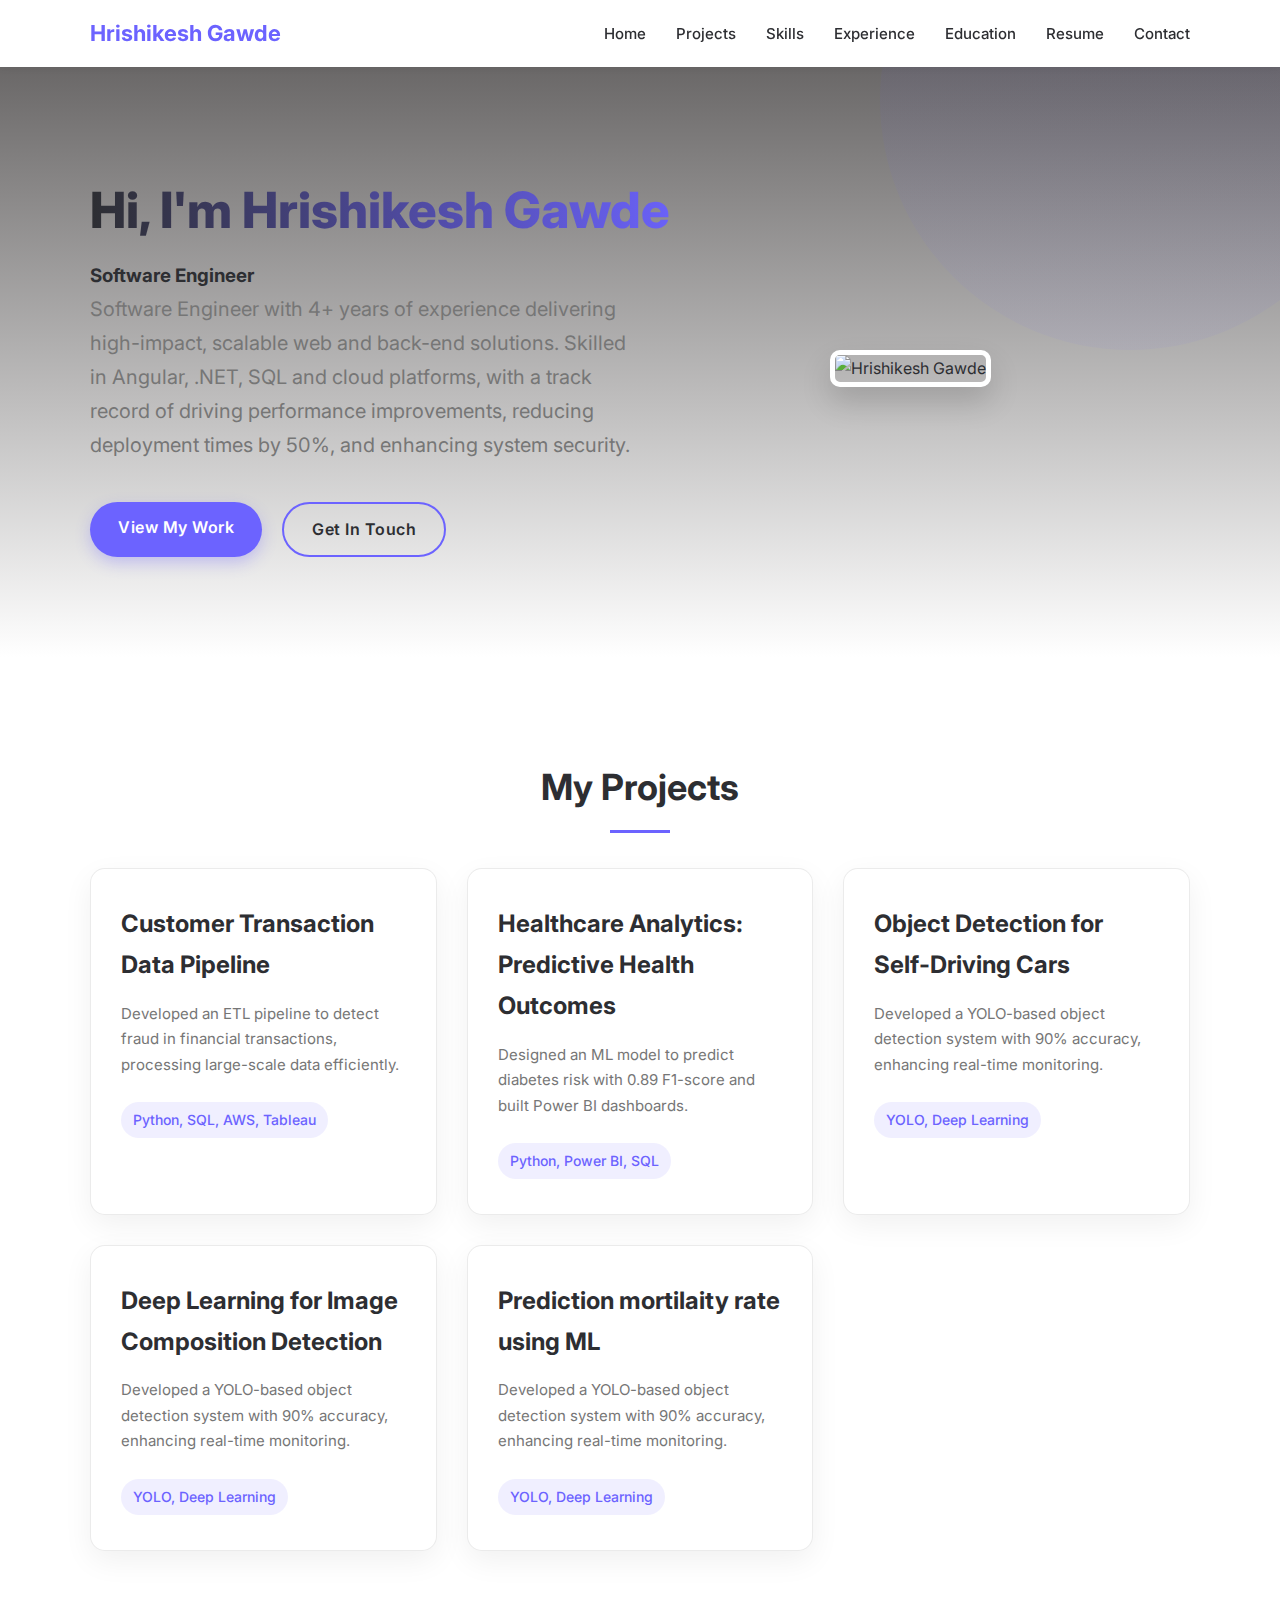
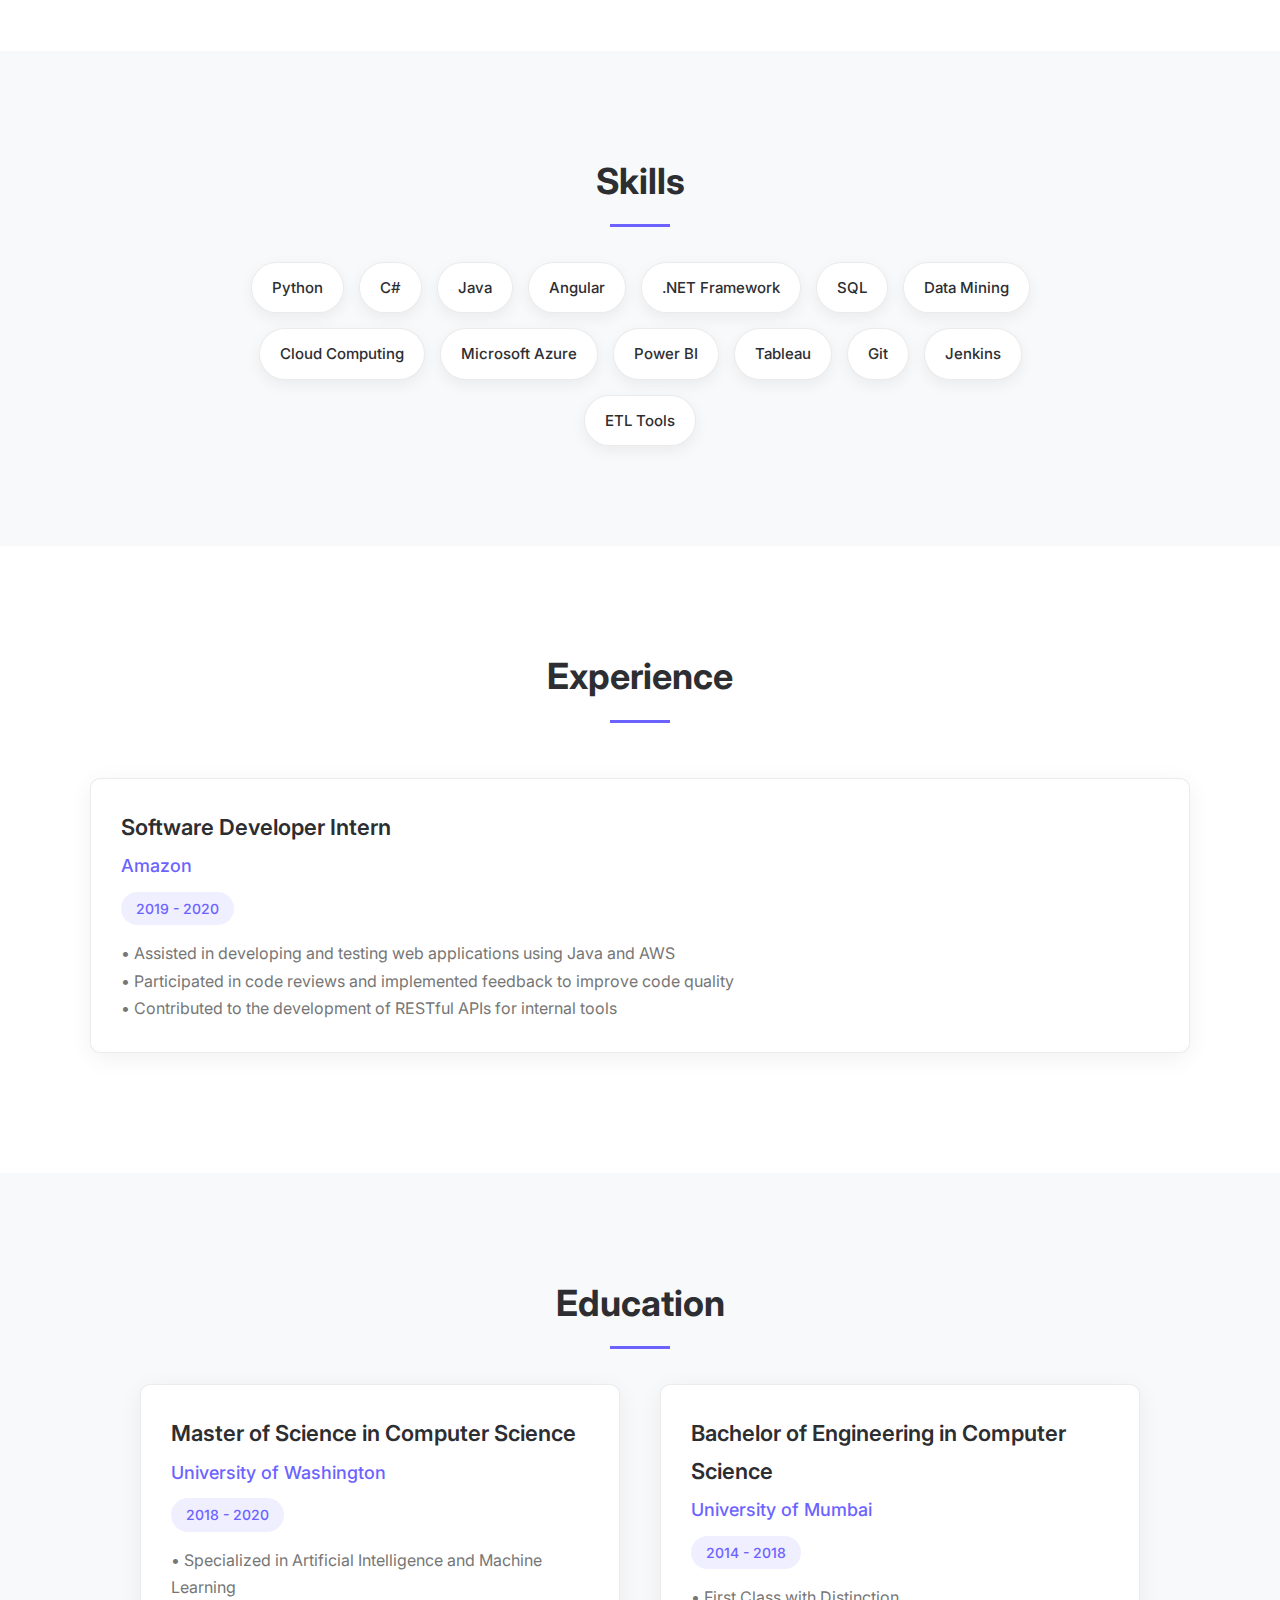
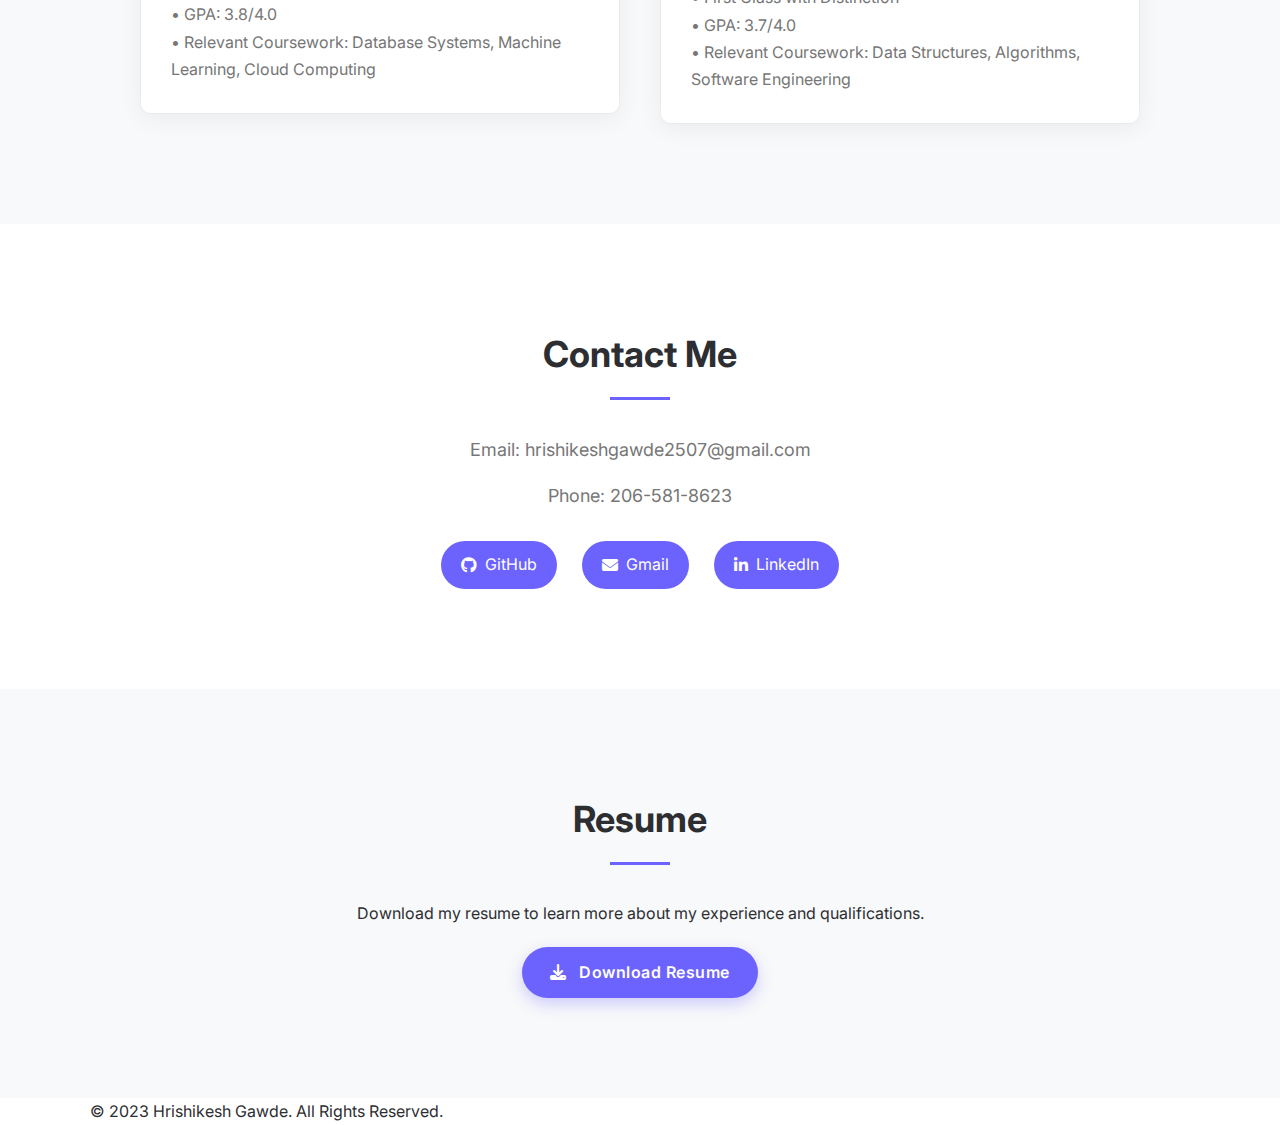
==== index.html @ 54a7409c "Add files via upload" ====
<!DOCTYPE html>
<html lang="en">

<head>
    <meta charset="UTF-8">
    <meta name="viewport" content="width=device-width, initial-scale=1.0">
    <meta name="description" content="Hrishikesh Gawde - Software Engineer & Full-Stack Developer Portfolio">
    <meta name="keywords" content="software engineer, full-stack developer, cloud computing, Hrishikesh Gawde">
    <title>Hrishikesh Gawde | Software Engineer</title>
    <link rel="stylesheet" href="style.css">
    <link rel="stylesheet" href="https://cdnjs.cloudflare.com/ajax/libs/font-awesome/6.4.0/css/all.min.css">
    <link rel="preconnect" href="https://fonts.googleapis.com">
    <link rel="preconnect" href="https://fonts.gstatic.com" crossorigin>
    <link href="https://fonts.googleapis.com/css2?family=Inter:wght@400;500;600;700&display=swap" rel="stylesheet">
</head>

<body>
    <!-- Header -->
    <header>
        <div class="container">
            <div class="logo">
                <h1>Hrishikesh Gawde</h1>
            </div>
            <nav>
                <ul>
                    <li><a href="#hero">Home</a></li>
                    <li><a href="#projects">Projects</a></li>
                    <li><a href="#skills">Skills</a></li>
                    <li><a href="#experience">Experience</a></li>
                    <li><a href="#education">Education</a></li>
                    <li><a href="#resume">Resume</a></li>
                    <li><a href="#contact">Contact</a></li>
                </ul>
            </nav>
        </div>
    </header>

    <!-- Hero Section -->
    <section id="hero">
        <div class="video-background">
            <video autoplay muted loop playsinline id="hero-video">
                <source src="video/background.mp4" type="video/mp4">
                Your browser does not support the video tag.
            </video>
            <div class="video-overlay"></div>
        </div>
        <div class="container">
            <div class="hero-flex">
                <div class="hero-content">
                    <h2>Hi, I'm Hrishikesh Gawde</h2>
                    <h3>Software Engineer</h3>
                    <p style="font-style: color: black;">Software Engineer with 4+ years of experience delivering high-impact, scalable web and back-end solutions. Skilled in Angular, .NET, SQL and cloud platforms, with a track record of driving performance improvements, reducing deployment times by 50%, and enhancing system security. </p>
                    <div class="cta-buttons">
                        <a href="content.html" class="btn primary">View My Work</a>
                        <a href="#contact" class="btn secondary">Get In Touch</a>
                    </div>
                </div>
                <div class="hero-image">
                    <img src="images/Hrishi_image.jpg" alt="Hrishikesh Gawde" class="portrait">
                </div>
            </div>
        </div>
    </section>

    <!-- Projects Section -->
    <section id="projects">
        <div class="container">
            <h2 class="section-title">My Projects</h2>
            <div class="projects-grid">
                <div class="project-card">
                    <h3>Customer Transaction Data Pipeline</h3>
                    <p>Developed an ETL pipeline to detect fraud in financial transactions, processing large-scale data efficiently.</p>
                    <span>Python, SQL, AWS, Tableau</span>
                </div>
                <div class="project-card">
                    <h3>Healthcare Analytics: Predictive Health Outcomes</h3>
                    <p>Designed an ML model to predict diabetes risk with 0.89 F1-score and built Power BI dashboards.</p>
                    <span>Python, Power BI, SQL</span>
                </div>
                <div class="project-card">
                    <h3>Object Detection for Self-Driving Cars</h3>
                    <p>Developed a YOLO-based object detection system with 90% accuracy, enhancing real-time monitoring.</p>
                    <span>YOLO, Deep Learning</span>
                </div>
                <div class="project-card">
                    <h3>Deep Learning for Image Composition Detection</h3>
                    <p>Developed a YOLO-based object detection system with 90% accuracy, enhancing real-time monitoring.</p>
                    <span>YOLO, Deep Learning</span>
                </div>
                <div class="project-card">
                    <h3>Prediction mortilaity rate using ML</h3>
                    <p>Developed a YOLO-based object detection system with 90% accuracy, enhancing real-time monitoring.</p>
                    <span>YOLO, Deep Learning</span>
                </div>
            </div>
        </div>
    </section>

    <!-- Skills Section -->
    <section id="skills">
        <div class="container">
            <h2 class="section-title">Skills</h2>
            <ul>
                <li>Python</li>
                <li>C#</li>
                <li>Java</li>
                <li>Angular</li>
                <li>.NET Framework</li>
                <li>SQL</li>
                <li>Data Mining</li>
                <li>Cloud Computing</li>
                <li>Microsoft Azure</li>
                <li>Power BI</li>
                <li>Tableau</li>
                <li>Git</li>
                <li>Jenkins</li>
                <li>ETL Tools</li>
            </ul>
        </div>
    </section>

    <!-- Experience Section -->
    <section id="experience">
        <div class="container">
            <h2 class="section-title">Experience</h2>
            <div class="">
                <div class="timeline-item">
                    <div class="timeline-content">
                        <h3>Software Developer Intern</h3>
                        <h4>Amazon</h4>
                        <span class="timeline-date">2019 - 2020</span>
                        <p>
                            • Assisted in developing and testing web applications using Java and AWS<br>
                            • Participated in code reviews and implemented feedback to improve code quality<br>
                            • Contributed to the development of RESTful APIs for internal tools
                        </p>
                    </div>
                </div>
            </div>
        </div>
    </section>

    <!-- Education Section -->
    <section id="education">
        <div class="container">
            <h2 class="section-title">Education</h2>
            <div class="timeline">
                <div class="timeline-item">
                    <div class="timeline-dot"></div>
                    <div class="timeline-content">
                        <h3>Master of Science in Computer Science</h3>
                        <h4>University of Washington</h4>
                        <span class="timeline-date">2018 - 2020</span>
                        <p>
                            • Specialized in Artificial Intelligence and Machine Learning<br>
                            • GPA: 3.8/4.0<br>
                            • Relevant Coursework: Database Systems, Machine Learning, Cloud Computing
                        </p>
                    </div>
                </div>
                <div class="timeline-item">
                    <div class="timeline-dot"></div>
                    <div class="timeline-content">
                        <h3>Bachelor of Engineering in Computer Science</h3>
                        <h4>University of Mumbai</h4>
                        <span class="timeline-date">2014 - 2018</span>
                        <p>
                            • First Class with Distinction<br>
                            • GPA: 3.7/4.0<br>
                            • Relevant Coursework: Data Structures, Algorithms, Software Engineering
                        </p>
                    </div>
                </div>
            </div>
        </div>
    </section>

    <!-- Contact Section -->
    <section id="contact">
        <div class="container">
            <h2 class="section-title">Contact Me</h2>
            <p>Email: hrishikeshgawde2507@gmail.com</p>
            <p>Phone: 206-581-8623</p>
            <div class="contact-social-links">
                <a href="https://github.com/hrishikeshgawde" target="_blank"><i class="fab fa-github"></i> GitHub</a>
                <a href="mailto:hrishikeshgawde2507@gmail.com"><i class="fas fa-envelope"></i> Gmail</a>
                <a href="https://www.linkedin.com/in/hrishikesh-gawde/" target="_blank"><i class="fab fa-linkedin-in"></i> LinkedIn</a>
            </div>
        </div>
    </section>

    <!-- Resume Section -->
    <section id="resume">
        <div class="container">
            <h2 class="section-title">Resume</h2>
            <p>Download my resume to learn more about my experience and qualifications.</p>
            <a href="Hrishikesh-Gawde-Resume.pdf" download class="btn primary"><i class="fas fa-download"></i> Download Resume</a>
        </div>
    </section>

    <!-- Footer -->
    <footer>
        <div class="container">
            <p>© 2023 Hrishikesh Gawde. All Rights Reserved.</p>
        </div>
    </footer>

    <script src="script.js"></script>
</body>
</html>
---- style.css ----
/* Modern Portfolio Theme */
:root {
  --primary-color: #6c63ff;
  --secondary-color: #f8f9fa;
  --accent-color: #4a40e4;
  --text-color: #2d2e32;
  --text-light: #767676;
  --background-color: #ffffff;
  --card-bg: #ffffff;
  --shadow-color: rgba(0, 0, 0, 0.06);
  --border-color: rgba(0, 0, 0, 0.08);
  --section-spacing: 100px;
}

* {
  box-sizing: border-box;
  margin: 0;
  padding: 0;
  font-family: 'Inter', sans-serif;
}

html {
  scroll-behavior: smooth;
}

body {
  background-color: var(--background-color);
  color: var(--text-color);
  font-size: 16px;
  line-height: 1.7;
}

.container {
  max-width: 1140px;
  margin: auto;
  padding: 0 20px;
}

/* Header */
header {
  background: var(--background-color);
  color: var(--text-color);
  padding: 15px 0;
  position: fixed;
  width: 100%;
  top: 0;
  left: 0;
  box-shadow: 0 1px 8px var(--shadow-color);
  z-index: 1000;
  transition: all 0.3s ease;
}

header .container {
  display: flex;
  justify-content: space-between;
  align-items: center;
}

.logo h1 {
  font-size: 22px;
  font-weight: 700;
  color: var(--primary-color);
}

nav ul {
  display: flex;
  list-style: none;
}

nav ul li {
  margin-left: 30px;
}

nav ul li a {
  color: var(--text-color);
  text-decoration: none;
  font-weight: 500;
  font-size: 15px;
  position: relative;
  transition: color 0.3s ease;
}

nav ul li a:after {
  content: "";
  position: absolute;
  width: 0;
  height: 2px;
  bottom: -4px;
  left: 0;
  background-color: var(--primary-color);
  transition: width 0.3s ease;
}

nav ul li a:hover {
  color: var(--primary-color);
}

nav ul li a:hover:after {
  width: 100%;
}

/* Hero Section */
#hero {
  text-align: left;
  padding: 180px 0 100px;
  color: var(--text-color);
  position: relative;
  overflow: hidden;
  /* Removed fallback background to prevent interference with video */
}

.video-background {
  position: absolute;
  top: 0;
  left: 0;
  width: 100%;
  height: 100%;
  overflow: hidden;
  z-index: -1;
}

#hero-video {
  position: absolute;
  top: 0;
  left: 0;
  width: 100%;
  height: 100%;
  object-fit: cover;
  z-index: 0;
}

.video-overlay {
  position: absolute;
  top: 0;
  left: 0;
  width: 100%;
  height: 100%;
  background: linear-gradient(rgb(60, 57, 57, 0.85), rgba(255, 255, 255, 0.8));
  z-index: 1;
}

#hero:before {
  content: "";
  position: absolute;
  top: -150px;
  right: -100px;
  width: 500px;
  height: 500px;
  border-radius: 50%;
  background: linear-gradient(45deg, var(--primary-color), var(--accent-color));
  opacity: 0.05;
  z-index: 2;
}

.hero-flex {
  display: flex;
  justify-content: space-between;
  align-items: center;
  gap: 40px;
}

.hero-content {
  max-width: 600px;
  position: relative;
  z-index: 3;
}

.hero-image {
  flex: 0 0 360px;
  position: relative;
  z-index: 3;
}

.portrait {
  width: 100%;
  object-fit: cover;
  border-radius: 10px;
  box-shadow: 0 15px 30px rgba(0, 0, 0, 0.15);
  border: 5px solid white;
  transition: transform 0.3s ease, box-shadow 0.3s ease;
}

.portrait:hover {
  transform: scale(1.03);
  box-shadow: 0 20px 40px rgba(0, 0, 0, 0.2);
}

.hero-content h2 {
  font-size: 50px;
  font-weight: 800;
  margin-bottom: 20px;
  line-height: 1.2;
  background: linear-gradient(to right, var(--text-color), var(--primary-color));
  -webkit-background-clip: text;
  -webkit-text-fill-color: transparent;
}

.hero-content p {
  font-size: 20px;
  margin-bottom: 40px;
  color: var(--text-light);
  max-width: 90%;
}

.cta-buttons {
  display: flex;
  gap: 20px;
}

.btn {
  display: inline-block;
  padding: 12px 28px;
  border-radius: 50px;
  text-decoration: none;
  font-weight: 600;
  font-size: 16px;
  transition: all 0.3s ease;
  letter-spacing: 0.5px;
}

.btn.primary {
  background: var(--primary-color);
  color: white;
  box-shadow: 0 6px 15px rgba(108, 99, 255, 0.3);
}

.btn.primary:hover {
  transform: translateY(-3px);
  box-shadow: 0 10px 20px rgba(108, 99, 255, 0.4);
}

.btn.secondary {
  background: transparent;
  color: var(--text-color);
  border: 2px solid var(--primary-color);
}

.btn.secondary:hover {
  transform: translateY(-3px);
  background: rgba(108, 99, 255, 0.05);
}

/* Sections */
section {
  padding: var(--section-spacing) 0;
  position: relative;
}

section:nth-child(even) {
  background-color: var(--secondary-color);
}

.section-title {
  font-size: 36px;
  font-weight: 700;
  margin-bottom: 50px;
  text-align: center;
  position: relative;
  color: var(--text-color);
}

.section-title:after {
  content: "";
  position: absolute;
  bottom: -15px;
  left: 50%;
  transform: translateX(-50%);
  width: 60px;
  height: 3px;
  background: var(--primary-color);
}

/* About Section */
#about .about-content {
  display: flex;
  flex-direction: column;
  align-items: center;
}

.about-text {
  max-width: 800px;
  text-align: center;
}

.about-text h3 {
  font-size: 28px;
  margin-bottom: 20px;
  color: var(--text-color);
}

.about-text p {
  margin-bottom: 30px;
  color: var(--text-light);
}

.social-links {
  display: flex;
  justify-content: center;
  gap: 20px;
  margin-top: 30px;
}

.social-links a {
  display: inline-flex;
  align-items: center;
  justify-content: center;
  width: 40px;
  height: 40px;
  border-radius: 50%;
  background: var(--primary-color);
  color: white;
  font-size: 18px;
  transition: all 0.3s ease;
}

.social-links a:hover {
  transform: translateY(-5px);
  box-shadow: 0 6px 12px rgba(108, 99, 255, 0.3);
}

/* Projects */
.projects-grid {
  display: grid;
  grid-template-columns: repeat(auto-fit, minmax(320px, 1fr));
  gap: 30px;
}

.project-card {
  background: var(--card-bg);
  padding: 35px 30px;
  border-radius: 15px;
  box-shadow: 0 10px 30px var(--shadow-color);
  transition: transform 0.4s ease, box-shadow 0.4s ease;
  text-align: left;
  position: relative;
  overflow: hidden;
  z-index: 1;
  border: 1px solid var(--border-color);
}

.project-card:before {
  content: "";
  position: absolute;
  top: 0;
  left: 0;
  width: 5px;
  height: 0;
  background: var(--primary-color);
  transition: height 0.4s ease;
  z-index: -1;
}

.project-card:hover {
  transform: translateY(-10px);
  box-shadow: 0 15px 35px var(--shadow-color);
}

.project-card:hover:before {
  height: 100%;
}

.project-card h3 {
  margin-bottom: 15px;
  font-size: 24px;
  font-weight: 700;
  color: var(--text-color);
}

.project-card p {
  margin-bottom: 25px;
  color: var(--text-light);
  font-size: 15px;
}

.project-card span {
  display: inline-block;
  background: rgba(108, 99, 255, 0.1);
  color: var(--primary-color);
  padding: 6px 12px;
  border-radius: 50px;
  font-size: 14px;
  font-weight: 500;
}

/* Skills */
#skills .container {
  text-align: center;
}

#skills ul {
  display: flex;
  flex-wrap: wrap;
  justify-content: center;
  gap: 15px;
  list-style: none;
  max-width: 800px;
  margin: 0 auto;
}

#skills li {
  background: white;
  color: var(--text-color);
  padding: 12px 20px;
  border-radius: 50px;
  box-shadow: 0 5px 15px var(--shadow-color);
  font-weight: 500;
  font-size: 15px;
  transition: all 0.3s ease;
  border: 1px solid var(--border-color);
}

#skills li:hover {
  transform: translateY(-3px);
  box-shadow: 0 8px 20px var(--shadow-color);
  background: var(--primary-color);
  color: white;
}

/* Experience and Education Sections */
.timeline {
  position: relative;
  max-width: 1000px;
  margin: 0 auto;
}

/* Modified timeline for horizontal layout */
#education .timeline {
  display: flex;
  flex-direction: row;
  justify-content: space-between;
  gap: 30px;
}

#education .timeline:before {
  display: none;
}

#education .timeline-item {
  flex: 1;
  padding: 0;
  max-width: 48%;
}

#education .timeline-dot {
  display: none;
}

/* Keep the vertical timeline for experience section */
.timeline:before {
  content: '';
  position: absolute;
  left: 50%;
  transform: translateX(-50%);
  width: 2px;
  height: 100%;
  background: var(--primary-color);
}

.timeline-item {
  padding: 20px 0;
  position: relative;
  width: 100%;
  justify-content: center;
}

.timeline-dot {
  position: absolute;
  top: 30px;
  width: 16px;
  height: 16px;
  background: var(--primary-color);
  border-radius: 50%;
  z-index: 2;
  left: 50%;
  transform: translateX(-50%);
  box-shadow: 0 0 0 4px rgba(108, 99, 255, 0.2);
}

.timeline-content {
  padding: 30px;
  background: white;
  border-radius: 10px;
  box-shadow: 0 5px 25px var(--shadow-color);
  transition: all 0.3s ease;
  border: 1px solid var(--border-color);
}

#experience .timeline-item:nth-child(odd) .timeline-content {}

#experience .timeline-item:nth-child(even) .timeline-content {
  margin-left: 55%;
}

.timeline-content h3 {
  font-size: 22px;
  font-weight: 600;
  margin-bottom: 5px;
  color: var(--text-color);
}

.timeline-content h4 {
  font-size: 18px;
  font-weight: 500;
  margin-bottom: 10px;
  color: var(--primary-color);
}

.timeline-date {
  display: inline-block;
  margin-bottom: 15px;
  padding: 5px 15px;
  background: rgba(108, 99, 255, 0.1);
  border-radius: 20px;
  font-size: 14px;
  font-weight: 500;
  color: var(--primary-color);
}

.timeline-content p {
  margin-bottom: 0;
  color: var(--text-light);
  line-height: 1.7;
}

.timeline-content:hover {
  transform: translateY(-5px);
  box-shadow: 0 10px 35px var(--shadow-color);
}

/* Resume Section */
#resume {
  text-align: center;
}

#resume .btn {
  margin-top: 20px;
}

#resume .btn i {
  margin-right: 8px;
}

/* Contact Section */
#contact {
  text-align: center;
}

#contact p {
  font-size: 18px;
  margin-bottom: 15px;
  color: var(--text-light);
}

.contact-social-links {
  display: flex;
  justify-content: center;
  gap: 25px;
  margin-top: 30px;
}

.contact-social-links a {
  display: inline-flex;
  align-items: center;
  justify-content: center;
  padding: 10px 20px;
  border-radius: 50px;
  background: var(--primary-color);
  color: white;
  font-size: 16px;
  text-decoration: none;
  transition: all 0.3s ease;
}

.contact-social-links a i {
  margin-right: 8px;
}

.contact-social-links a:hover {
  transform: translateY(-5px);
  box-shadow: 0 6px 12px rgba(108, 99, 255, 0.3);
}

/* Animations */
@keyframes fadeIn {
  from {
    opacity: 0;
    transform: translateY(20px);
  }

  to {
    opacity: 1;
    transform: translateY(0);
  }
}

.visible {
  animation: fadeIn 0.8s ease forwards;
}

/* Content Page Styles */
.content-hero {
  background: linear-gradient(rgba(0, 0, 0, 0.7), rgba(0, 0, 0, 0.7)), url('images/portfolio background.jpg');
  background-size: cover;
  background-position: center;
  padding: 180px 0 100px;
  text-align: center;
  color: white;
}

.content-hero h2 {
  font-size: 48px;
  font-weight: 800;
  margin-bottom: 20px;
}

.content-hero p {
  font-size: 20px;
  max-width: 700px;
  margin: 0 auto;
}

.text-center {
  text-align: center;
}

.project-details {
  margin-top: 10px;
  font-size: 14px;
  color: var(--text-light);
  line-height: 1.6;
}

.work-items {
  display: grid;
  grid-template-columns: repeat(auto-fill, minmax(300px, 1fr));
  gap: 30px;
}

.work-item {
  background: var(--card-bg);
  padding: 30px;
  border-radius: 15px;
  box-shadow: 0 10px 30px var(--shadow-color);
  transition: transform 0.3s ease, box-shadow 0.3s ease;
  border: 1px solid var(--border-color);
}

.work-item:hover {
  transform: translateY(-10px);
  box-shadow: 0 15px 35px var(--shadow-color);
}

.work-item h3 {
  font-size: 20px;
  margin-bottom: 10px;
  color: var(--text-color);
}

.work-item p {
  color: var(--text-light);
  margin-bottom: 10px;
}

.work-item p:first-of-type {
  font-style: italic;
  color: var(--primary-color);
  font-weight: 500;
}

/* Video Showcase Section */
.video-container {
  max-width: 1000px;
  margin: 0 auto;
  box-shadow: 0 15px 35px var(--shadow-color);
  border-radius: 15px;
  overflow: hidden;
  background: var(--card-bg);
  border: 1px solid var(--border-color);
}

#showcase-video {
  width: 100%;
  display: block;
  cursor: pointer;
}

/* Work Environment Image Gallery */
.work-images {
  display: grid;
  grid-template-columns: repeat(auto-fit, minmax(300px, 1fr));
  gap: 30px;
  margin-top: 20px;
}

.work-image-card {
  background: var(--card-bg);
  border-radius: 15px;
  overflow: hidden;
  box-shadow: 0 10px 30px var(--shadow-color);
  transition: transform 0.3s ease, box-shadow 0.3s ease;
  border: 1px solid var(--border-color);
}

.work-image-card:hover {
  transform: translateY(-10px);
  box-shadow: 0 15px 35px var(--shadow-color);
}

.work-image-card img {
  width: 100%;
  height: 250px;
  object-fit: cover;
  transition: transform 0.5s ease;
}

.work-image-card:hover img {
  transform: scale(1.05);
}

.work-image-card h3 {
  font-size: 20px;
  margin: 15px 20px 10px;
  color: var(--text-color);
}

.work-image-card p {
  color: var(--text-light);
  margin: 0 20px 20px;
  font-size: 14px;
}

/* Responsive Design */
@media screen and (max-width: 768px) {
  .hero-flex {
    flex-direction: column-reverse;
    text-align: center;
  }
  
  .hero-content {
    max-width: 100%;
  }
  
  .hero-image {
    flex: 0 0 auto;
    margin-bottom: 30px;
    width: 250px;
    align-self: center;
  }
  
  .hero-content h2 {
    font-size: 36px;
  }

  .hero-content p {
    font-size: 18px;
  }

  .section-title {
    font-size: 30px;
  }

  .projects-grid {
    grid-template-columns: 1fr;
  }

  header .container {
    flex-direction: column;
    padding: 15px;
  }

  nav ul {
    margin-top: 15px;
    flex-wrap: wrap;
    justify-content: center;
  }

  nav ul li {
    margin-left: 15px;
    margin-bottom: 5px;
  }

  /* Timeline responsive */
  #experience .timeline:before {
    left: 30px;
  }

  #experience .timeline-dot {
    left: 30px;
  }

  #experience .timeline-content {
    width: 80%;
    margin-left: 60px !important;
  }

  #experience .timeline-item:nth-child(odd) .timeline-content,
  #experience .timeline-item:nth-child(even) .timeline-content {
    margin-right: 0;
  }
  
  /* Education timeline responsive */
  #education .timeline {
    flex-direction: column;
    gap: 20px;
  }
  
  #education .timeline-item {
    max-width: 100%;
  }
}
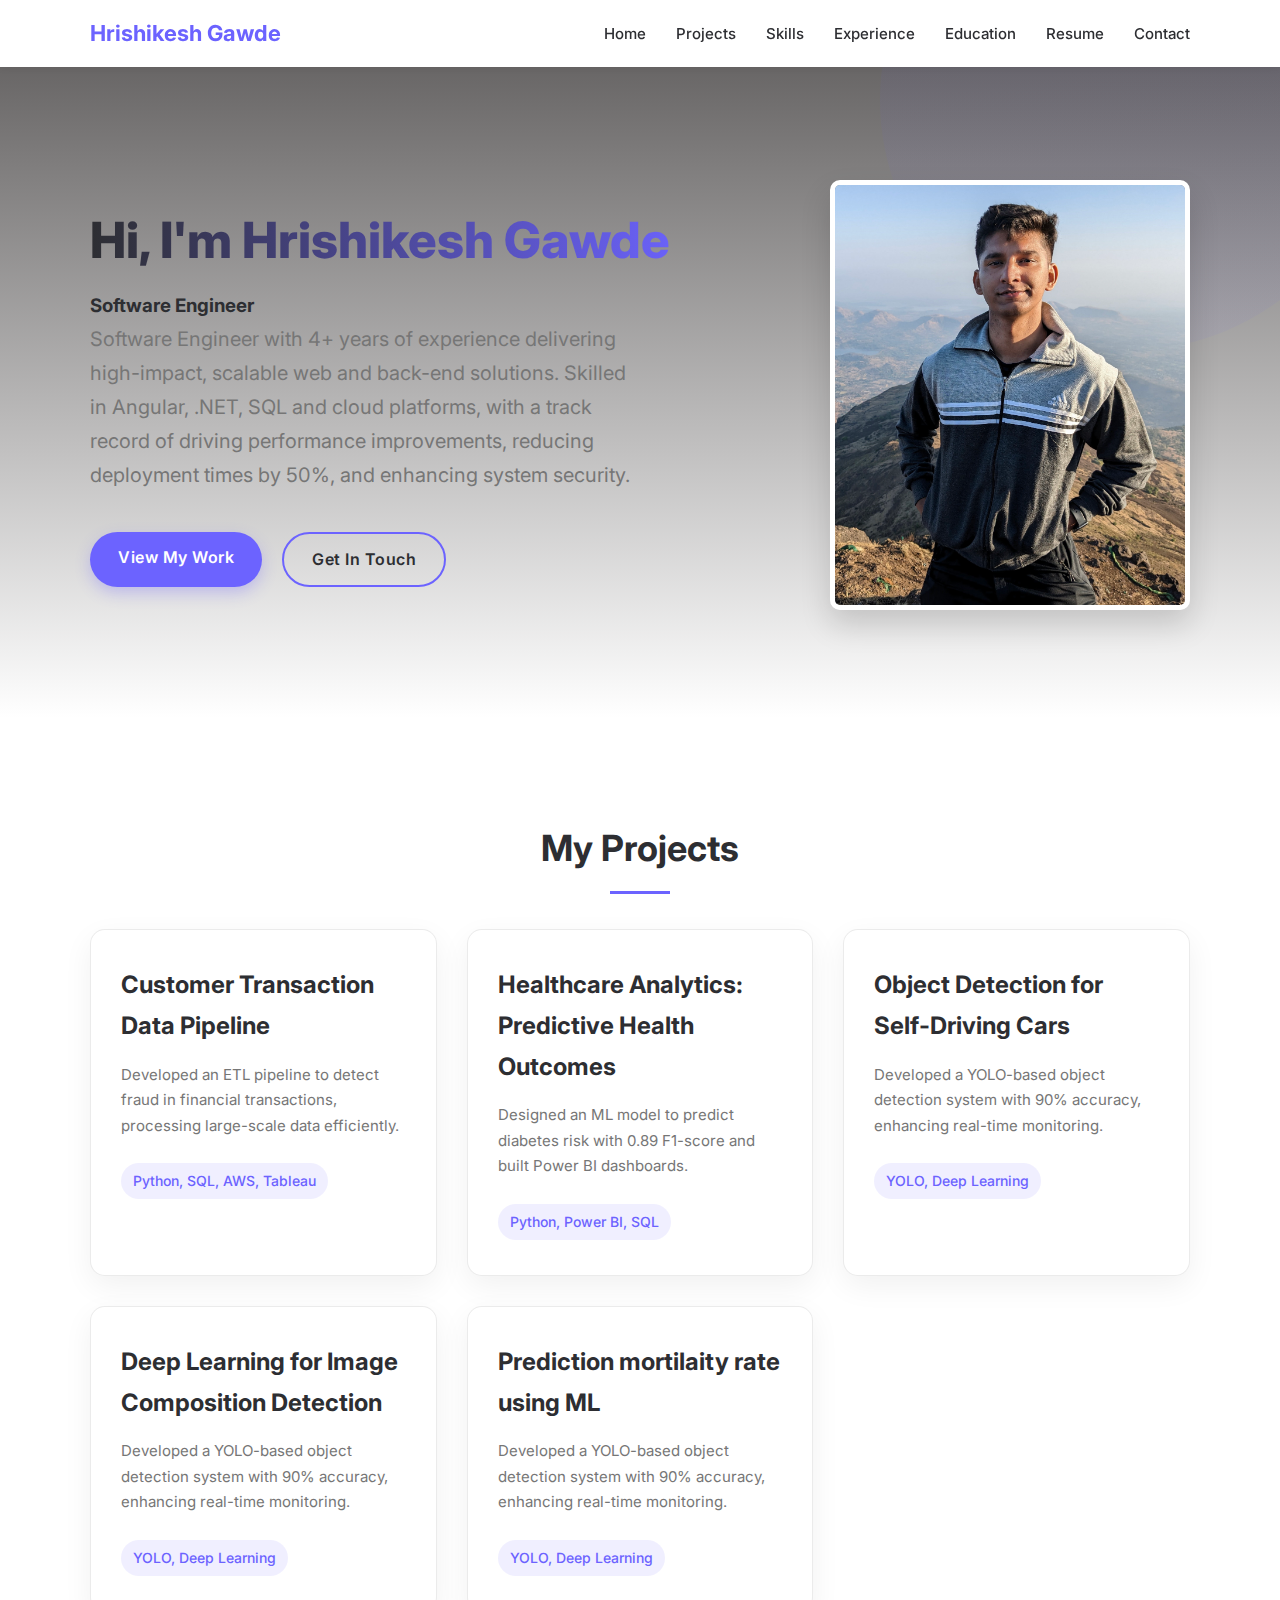
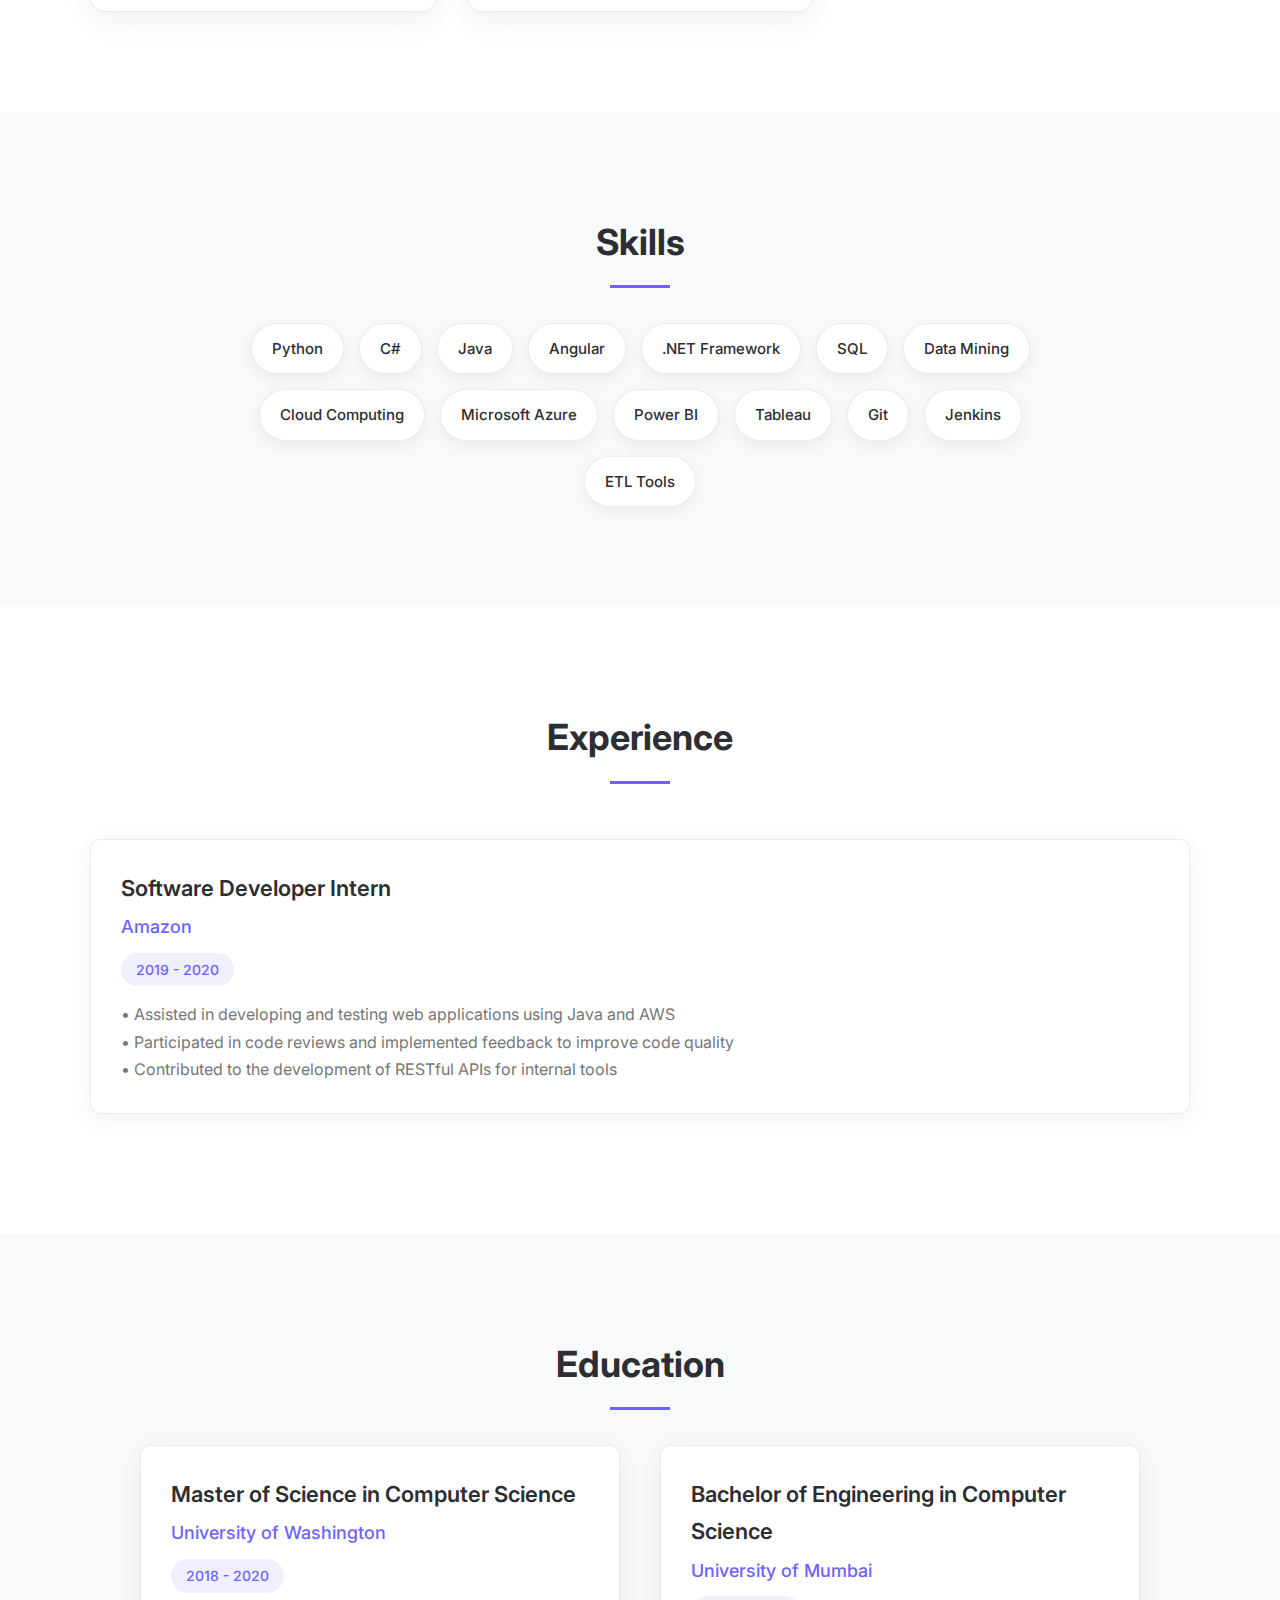
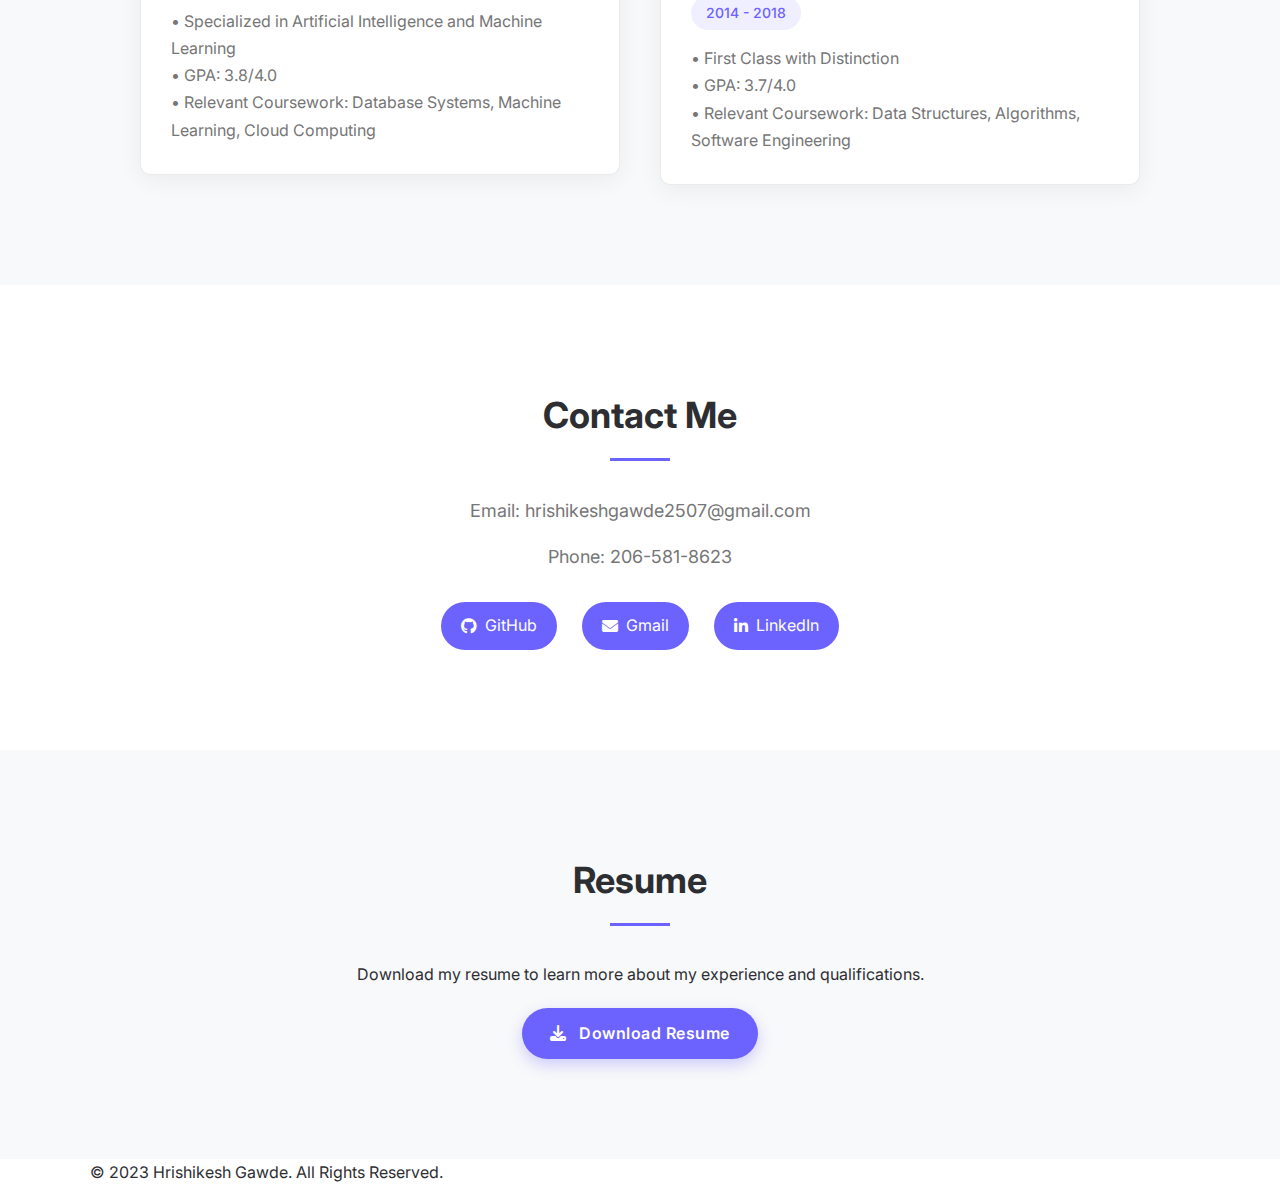
==== commit 5035e470: "Update index.html" ====
--- a/index.html
+++ b/index.html
@@ -39,7 +39,7 @@
     <section id="hero">
         <div class="video-background">
             <video autoplay muted loop playsinline id="hero-video">
-                <source src="video/background.mp4" type="video/mp4">
+                <source src="background.mp4" type="video/mp4">
                 Your browser does not support the video tag.
             </video>
             <div class="video-overlay"></div>
@@ -56,7 +56,7 @@
                     </div>
                 </div>
                 <div class="hero-image">
-                    <img src="images/Hrishi_image.jpg" alt="Hrishikesh Gawde" class="portrait">
+                    <img src="Hrishi_image.jpg" alt="Hrishikesh Gawde" class="portrait">
                 </div>
             </div>
         </div>
